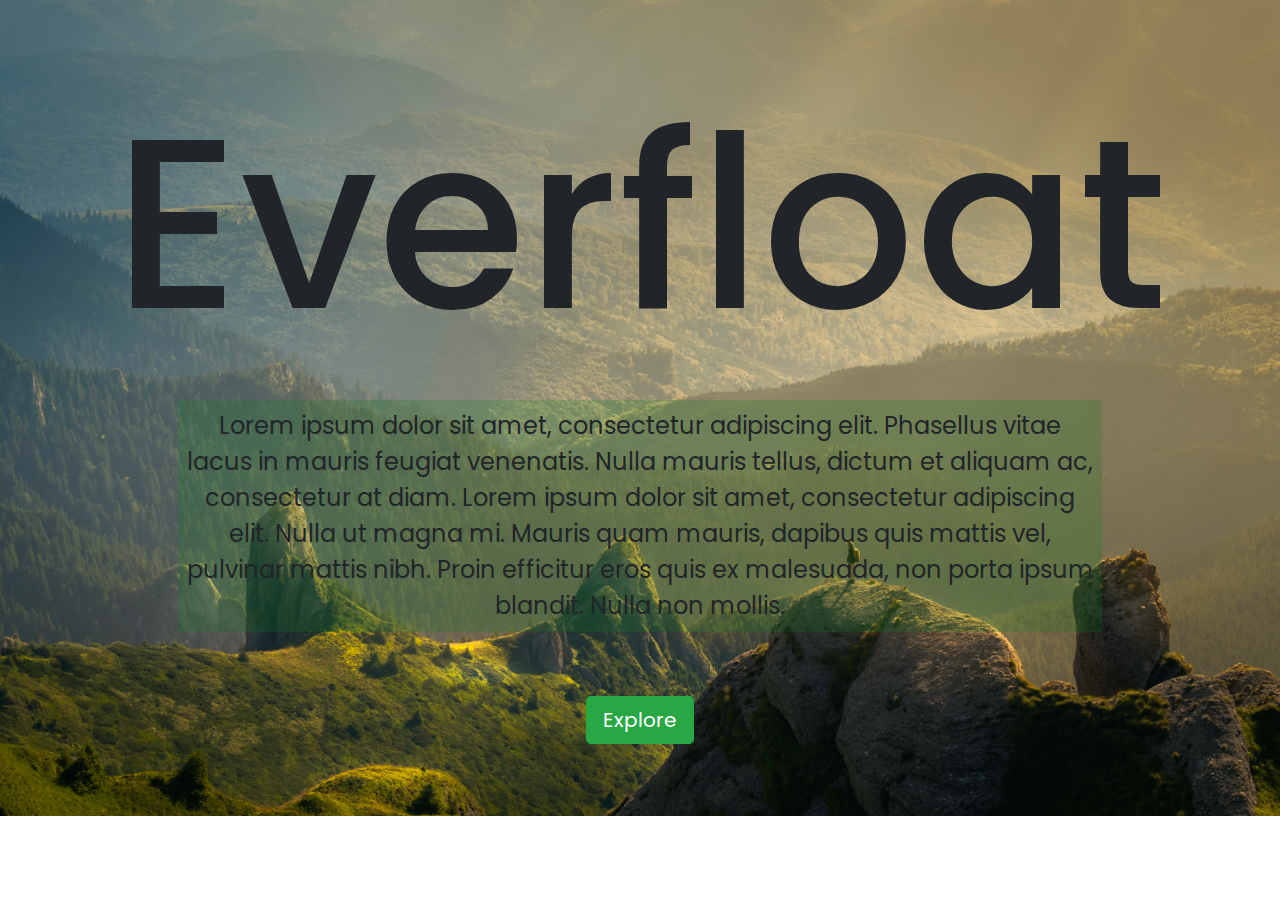
==== src/main.html @ e404f9c3 "First part of landing rough draft" ====
<!DOCTYPE html>
<!--[if lt IE 7]>      <html class="no-js lt-ie9 lt-ie8 lt-ie7"> <![endif]-->
<!--[if IE 7]>         <html class="no-js lt-ie9 lt-ie8"> <![endif]-->
<!--[if IE 8]>         <html class="no-js lt-ie9"> <![endif]-->
<!--[if gt IE 8]>      <html class="no-js"> <![endif]-->
<html>
    <head>
        <meta charset="utf-8">
        <meta http-equiv="X-UA-Compatible" content="IE=edge">
        <title>Everfloat</title>
        <meta name="description" content="">
        <meta name="viewport" content="width=device-width, initial-scale=1, shrink-to-fit=no">
        <link rel="stylesheet" href="https://stackpath.bootstrapcdn.com/bootstrap/4.4.1/css/bootstrap.min.css" integrity="sha384-Vkoo8x4CGsO3+Hhxv8T/Q5PaXtkKtu6ug5TOeNV6gBiFeWPGFN9MuhOf23Q9Ifjh" crossorigin="anonymous">
        <link rel="stylesheet" href="style.css">
    </head>
    <body>
        <div id="landing1">
            <div id="titlediv">
                <h1 id="title">
                    Everfloat
                </h1>
            </div>
            <div id="getstartdiv">
                <p>
                    Lorem ipsum dolor sit amet, consectetur adipiscing elit. Phasellus vitae lacus in mauris feugiat venenatis. Nulla mauris tellus, dictum et aliquam ac, consectetur at diam. Lorem ipsum dolor sit amet, consectetur adipiscing elit. Nulla ut magna mi. Mauris quam mauris, dapibus quis mattis vel, pulvinar mattis nibh. Proin efficitur eros quis ex malesuada, non porta ipsum blandit. Nulla non mollis.
                </p>
                <button type="button" class="btn btn-success btn-lg" id="getstart">
                    Explore
                </button>
            </div>
        </div>
        <!--[if lt IE 7]>
            <p class="browsehappy">You are using an <strong>outdated</strong> browser. Please <a href="#">upgrade your browser</a> to improve your experience.</p>
        <![endif]-->
        
        <script src="script.js" async defer></script>
    </body>
</html>
---- src/style.css ----
@import url('https://fonts.googleapis.com/css2?family=Poppins:wght@300&display=swap');

body {
    font-family: 'Poppins', sans-serif;
}

#landing1 {
    background-image: url("../bin/content/main/landing1.jpg");
    background-size: cover;
}

#titlediv {
    padding-top: 80px;
    display: block;
    text-align: center;

}

#title {
    font-size: 240px;
}

#getstartdiv {
    text-align: center;
    margin: 0.5em auto;
    padding: 24px;
    
}

#getstartdiv>p {
    display: inline-flex;
    padding: 8px;
    width: 75%;
    font-size: 24px;
    background-color:rgba(12, 128, 28, 0.2);
}

#getstart {
    display: block;
    margin: 48px auto;
}
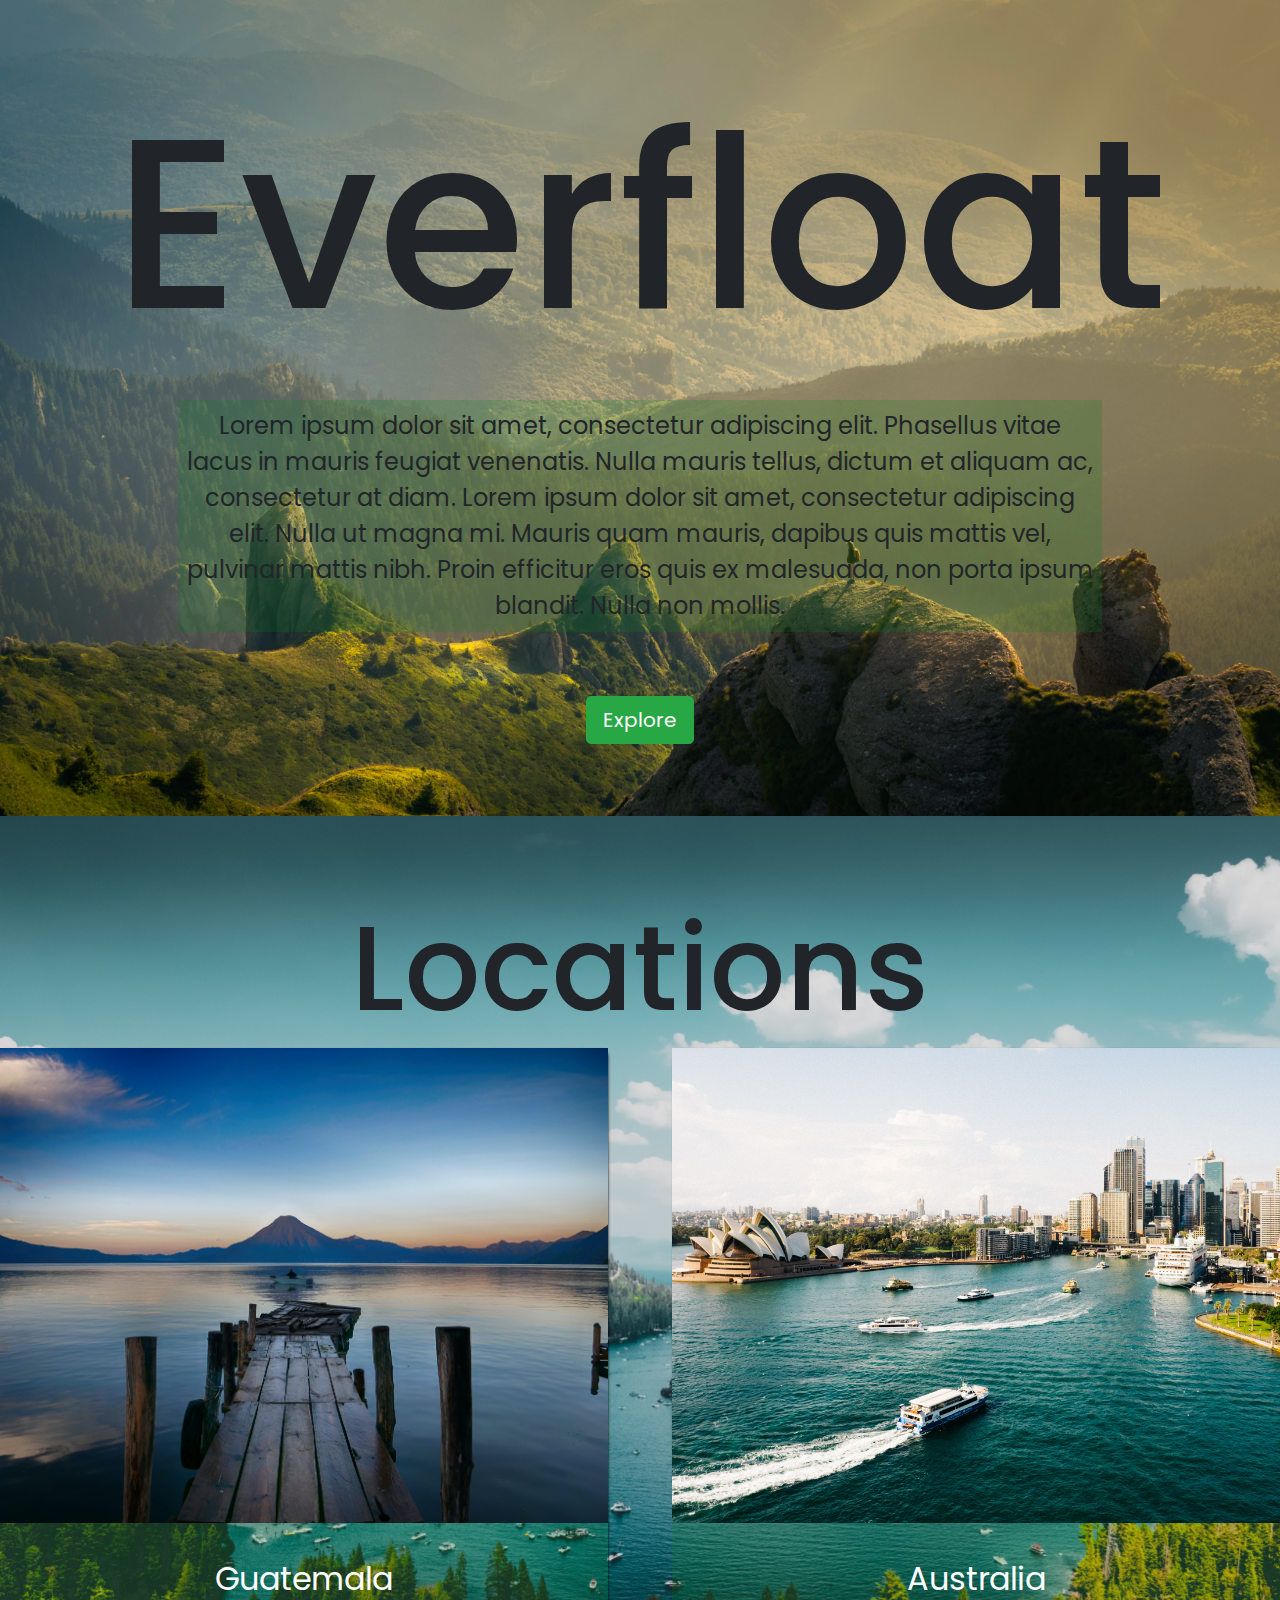
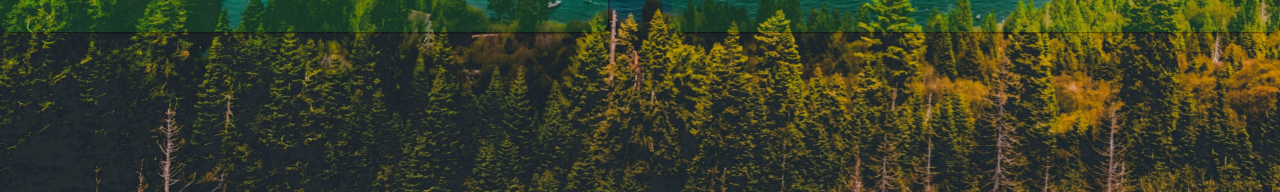
==== commit 71372de1: "Locations base made, links placeholders" ====
--- a/src/main.html
+++ b/src/main.html
@@ -16,7 +16,7 @@
     <body>
         <div id="landing1">
             <div id="titlediv">
-                <h1 id="title">
+                <h1>
                     Everfloat
                 </h1>
             </div>
@@ -29,6 +29,44 @@
                 </button>
             </div>
         </div>
+
+        <div id="landing2">
+            <div id="titlediv">
+                <h2>
+                    Locations
+                </h2>
+            </div>
+            <div class="projects-grid">
+                <a
+                  href="https://codepen.io/freeCodeCamp/full/zNqgVx"
+                  target="_blank"
+                  class="project project-tile"
+                >
+                  <img
+                    class="project-image"
+                    src="../bin/content/guatemala/gua_btn.jpg"
+                    alt="project"
+                  />
+                  <p class="project-title">
+                    Guatemala
+                  </p>
+                </a>
+                <a
+                  href="https://codepen.io/freeCodeCamp/full/qRZeGZ"
+                  target="_blank"
+                  class="project project-tile"
+                >
+                  <img
+                    class="project-image"
+                    src="../bin/content/australia/aus-btn.jpg"
+                    alt="project"
+                  />
+                  <p class="project-title">
+                    Australia
+                  </p>
+                </a>
+              </div>
+        </div>
         <!--[if lt IE 7]>
             <p class="browsehappy">You are using an <strong>outdated</strong> browser. Please <a href="#">upgrade your browser</a> to improve your experience.</p>
         <![endif]-->
--- a/src/style.css
+++ b/src/style.css
@@ -1,4 +1,9 @@
 @import url('https://fonts.googleapis.com/css2?family=Poppins:wght@300&display=swap');
+
+/* Custom properties/variables  */
+:root {
+    --text-bg: rgba(12, 128, 28, 0.2);
+  }
 
 body {
     font-family: 'Poppins', sans-serif;
@@ -9,6 +14,13 @@
     background-size: cover;
 }
 
+#landing2 {
+    background-image: url("../bin/content/main/landing2.jpg");
+    background-size: cover;
+    text-align: center;
+    padding-bottom: 64px;
+}
+
 #titlediv {
     padding-top: 80px;
     display: block;
@@ -16,13 +28,17 @@
 
 }
 
-#title {
+h1 {
     font-size: 240px;
+}
+
+h2 {
+    font-size: 120px;
 }
 
 #getstartdiv {
     text-align: center;
-    margin: 0.5em auto;
+    margin: 0 auto;
     padding: 24px;
     
 }
@@ -32,10 +48,44 @@
     padding: 8px;
     width: 75%;
     font-size: 24px;
-    background-color:rgba(12, 128, 28, 0.2);
+    background-color: var(--text-bg);
 }
 
 #getstart {
     display: block;
     margin: 48px auto;
+}
+
+img {
+    display: block;
+    width: 100%;
+  }
+
+/* "Automagic" image grid using no media queries */
+.projects-grid {
+    display: grid;
+    grid-template-columns: repeat(auto-fit, minmax(320px, 1fr));
+    grid-gap: 4rem;
+    width: 100%;
+    max-width: 1280px;
+    margin: 0 auto;
+    margin-bottom: 6rem;
+}
+
+.project {
+    background: var(--text-bg);
+    box-shadow: 1px 1px 2px rgba(0, 0, 0, 0.5);
+    border-radius: 8px;
+}
+
+.project-image {
+    height: calc(100% - 6.8rem);
+    width: 100%;
+    object-fit: cover;
+}
+
+.project-title {
+    font-size: 2rem;
+    padding: 2rem 0.5rem;
+    color: white;
 }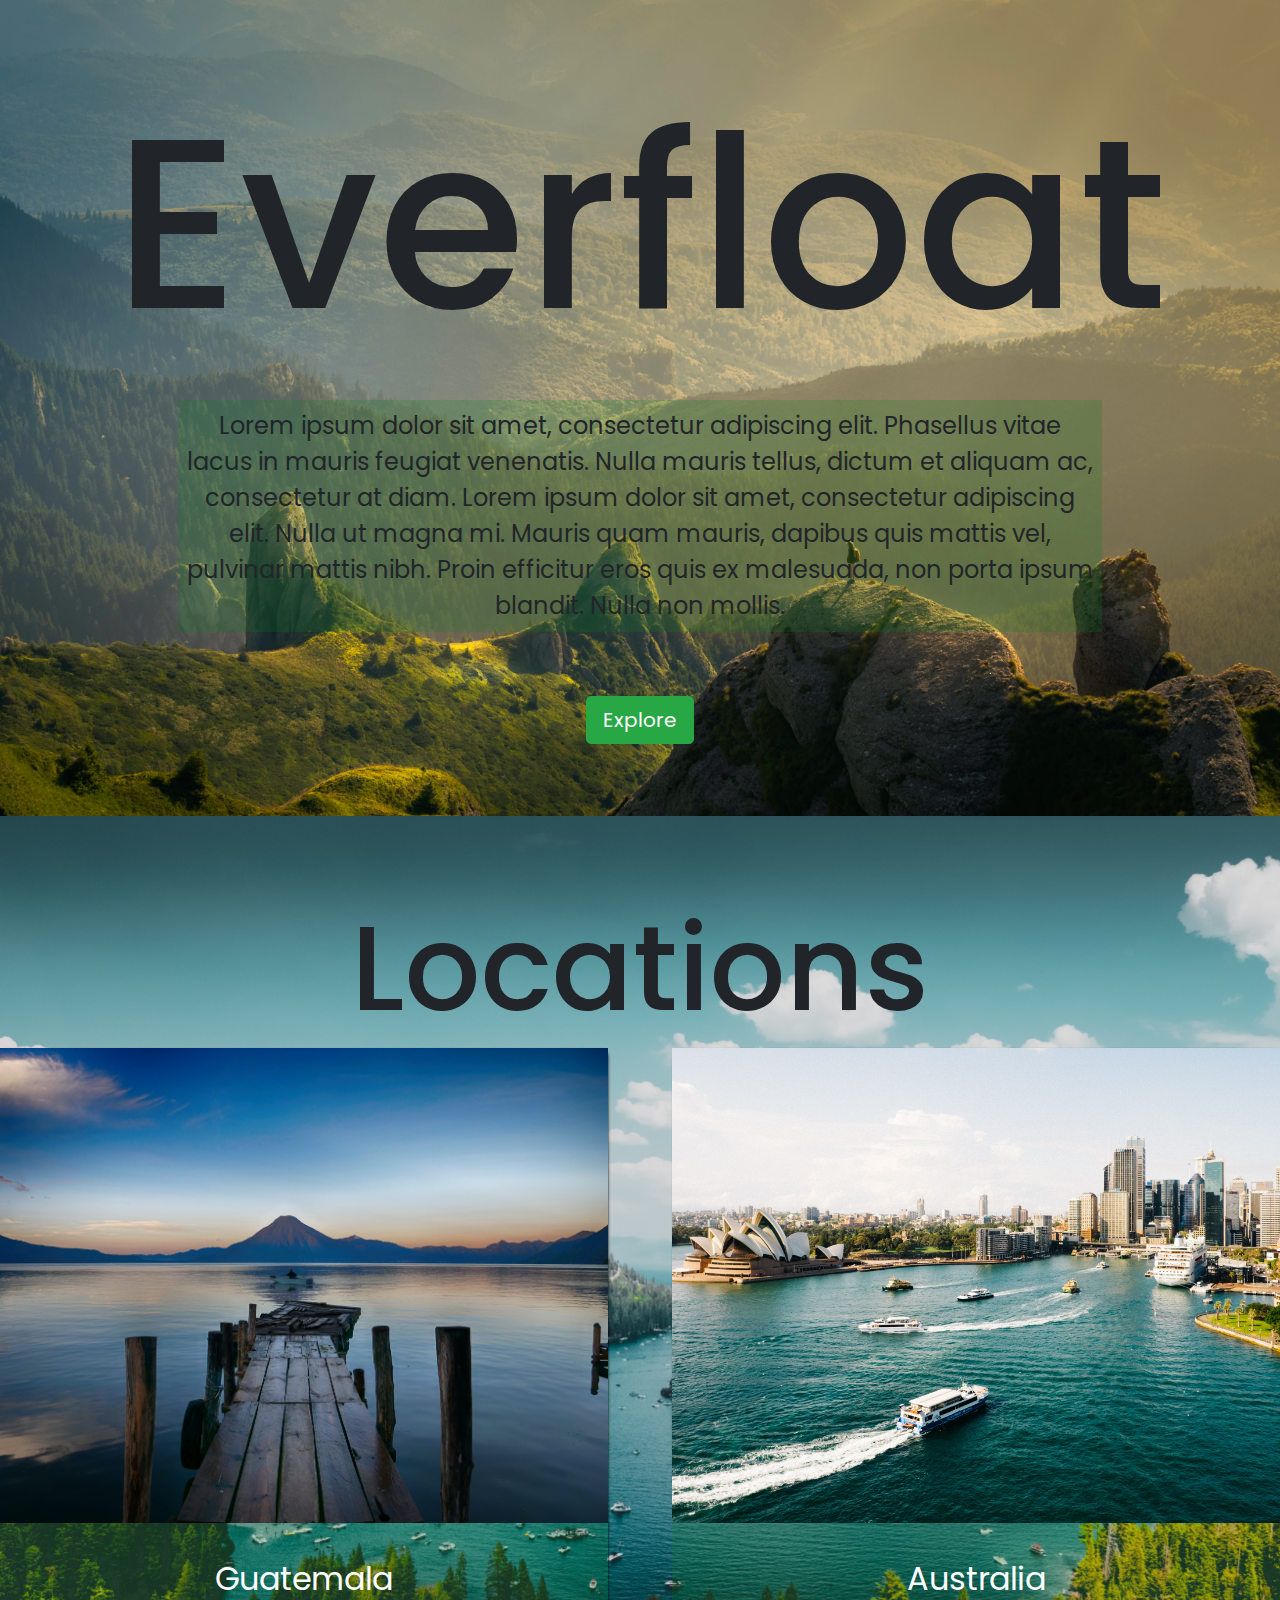
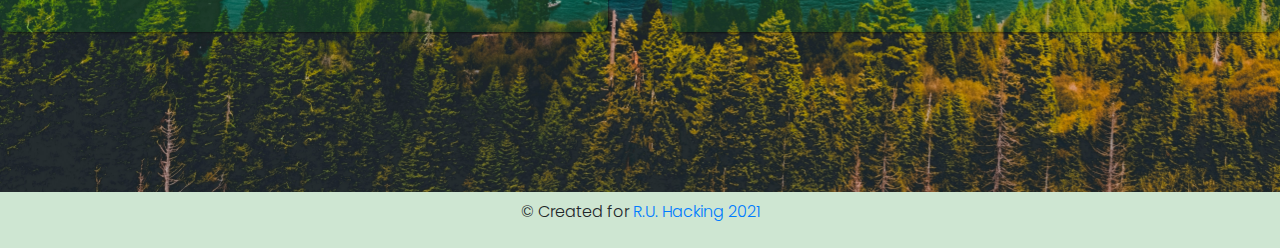
==== commit 1ca32315: "added footer with RU Hacking tag" ====
--- a/src/main.html
+++ b/src/main.html
@@ -67,6 +67,20 @@
                 </a>
               </div>
         </div>
+
+        <!-- START FOOTER SECTION -->
+
+        <footer>
+            <p>
+            &copy; Created for
+            <a href="https://ruhacking.uk" target="_blank">
+                R.U. Hacking 2021
+            </a>
+            </p>
+        </footer>
+  
+  <!-- END FOOTER SECTION -->
+  
         <!--[if lt IE 7]>
             <p class="browsehappy">You are using an <strong>outdated</strong> browser. Please <a href="#">upgrade your browser</a> to improve your experience.</p>
         <![endif]-->
--- a/src/style.css
+++ b/src/style.css
@@ -88,4 +88,12 @@
     font-size: 2rem;
     padding: 2rem 0.5rem;
     color: white;
-}+}
+
+footer {
+    font-weight: 300;
+    display: flex;
+    justify-content: space-evenly;
+    padding: 8px;
+    background: var(--text-bg);
+  }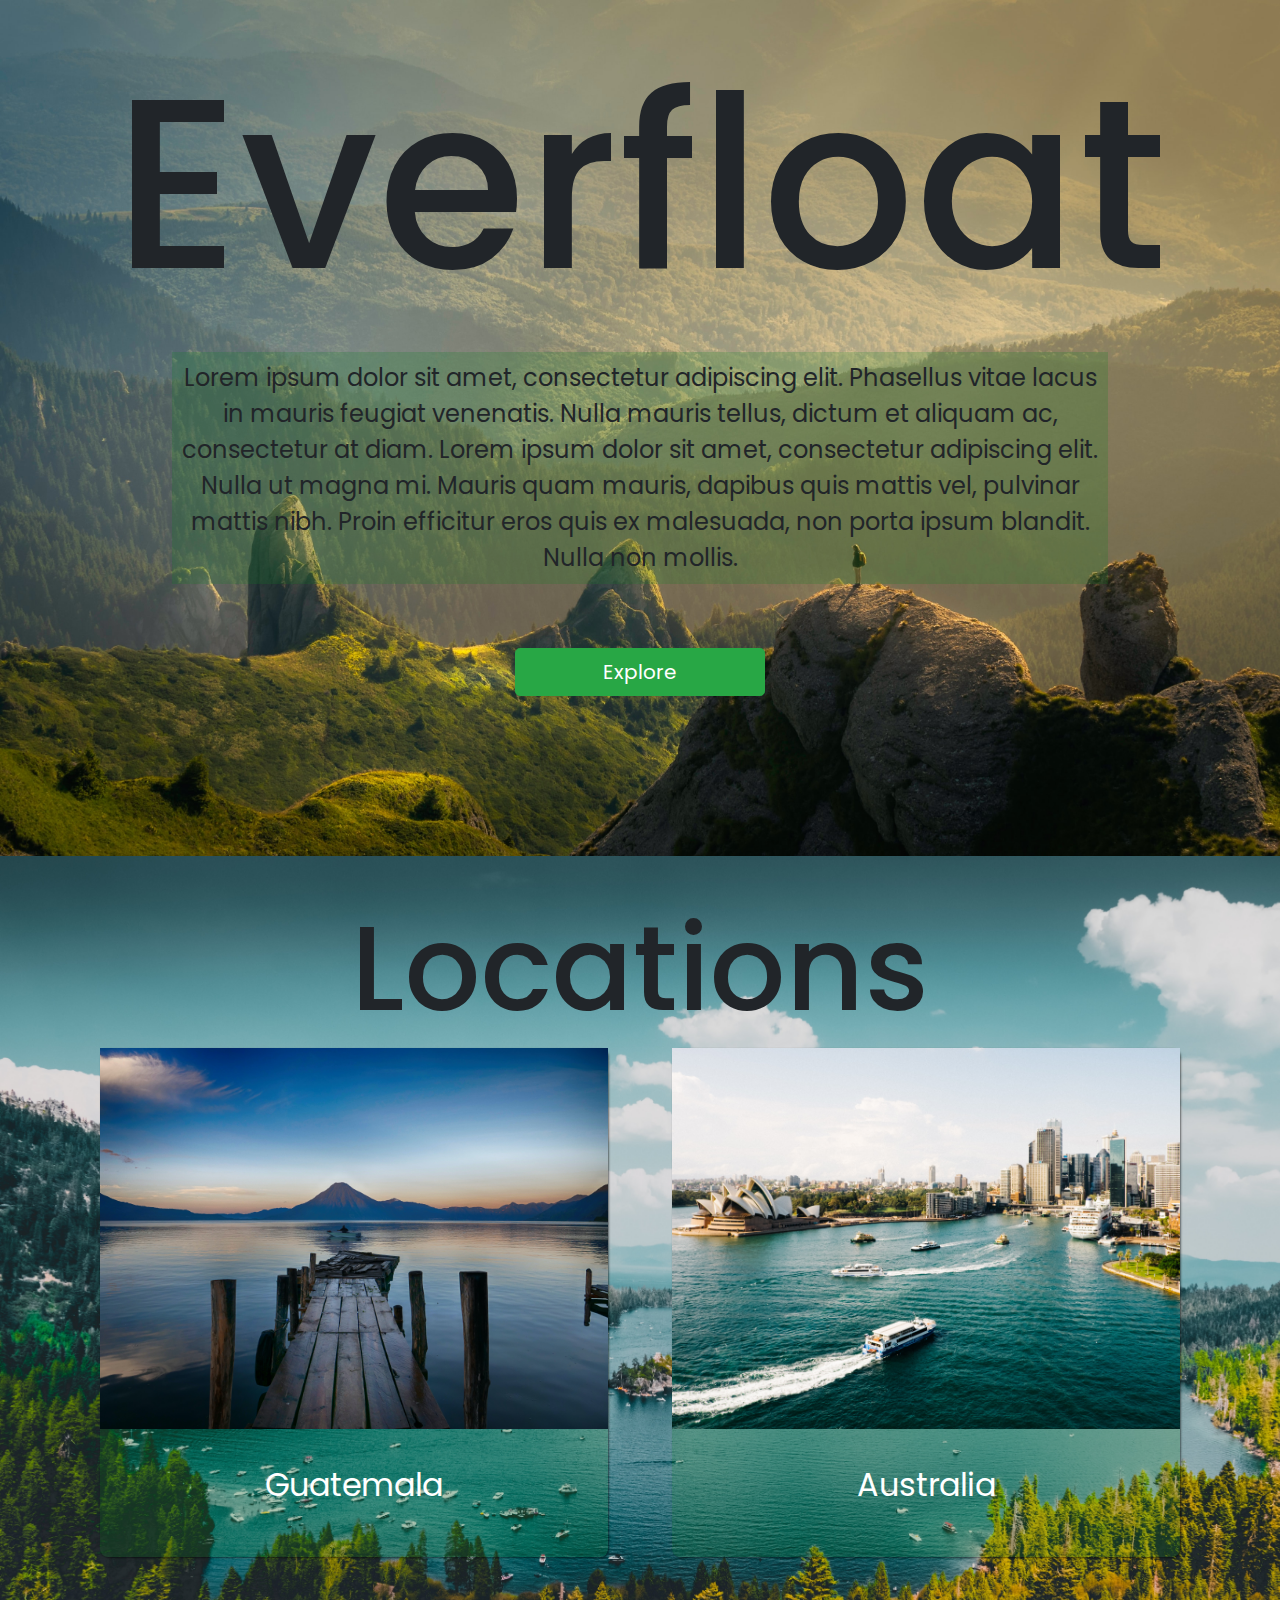
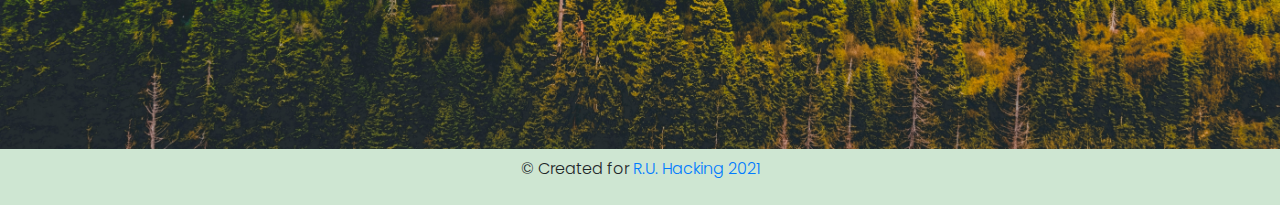
==== commit 656a7b98: "Fixed Explore linking and padding" ====
--- a/src/main.html
+++ b/src/main.html
@@ -14,8 +14,8 @@
         <link rel="stylesheet" href="style.css">
     </head>
     <body>
-        <div id="landing1">
-            <div id="titlediv">
+        <div class="landing" id="landing1">
+            <div class="header" id="tit_div">
                 <h1>
                     Everfloat
                 </h1>
@@ -24,44 +24,45 @@
                 <p>
                     Lorem ipsum dolor sit amet, consectetur adipiscing elit. Phasellus vitae lacus in mauris feugiat venenatis. Nulla mauris tellus, dictum et aliquam ac, consectetur at diam. Lorem ipsum dolor sit amet, consectetur adipiscing elit. Nulla ut magna mi. Mauris quam mauris, dapibus quis mattis vel, pulvinar mattis nibh. Proin efficitur eros quis ex malesuada, non porta ipsum blandit. Nulla non mollis.
                 </p>
-                <button type="button" class="btn btn-success btn-lg" id="getstart">
+                <a href="#loc_div" class="btn btn-success btn-lg" tabindex="-1"
+                role="button" id="getstart">
                     Explore
-                </button>
+                </a>
             </div>
         </div>
 
-        <div id="landing2">
-            <div id="titlediv">
+        <div class="landing" id="landing2">
+            <div class="header" id="loc_div">
                 <h2>
                     Locations
                 </h2>
             </div>
-            <div class="projects-grid">
+            <div class="countries-grid">
                 <a
                   href="https://codepen.io/freeCodeCamp/full/zNqgVx"
                   target="_blank"
-                  class="project project-tile"
+                  class="country country-tile"
                 >
                   <img
-                    class="project-image"
+                    class="country-image"
                     src="../bin/content/guatemala/gua_btn.jpg"
-                    alt="project"
+                    alt="country"
                   />
-                  <p class="project-title">
+                  <p class="country-title">
                     Guatemala
                   </p>
                 </a>
                 <a
                   href="https://codepen.io/freeCodeCamp/full/qRZeGZ"
                   target="_blank"
-                  class="project project-tile"
+                  class="country country-tile"
                 >
                   <img
-                    class="project-image"
+                    class="country-image"
                     src="../bin/content/australia/aus-btn.jpg"
-                    alt="project"
+                    alt="country"
                   />
-                  <p class="project-title">
+                  <p class="country-title">
                     Australia
                   </p>
                 </a>
--- a/src/style.css
+++ b/src/style.css
@@ -9,20 +9,24 @@
     font-family: 'Poppins', sans-serif;
 }
 
+.landing {
+    background-size: cover;
+    padding-bottom: 96px;
+}
+
 #landing1 {
     background-image: url("../bin/content/main/landing1.jpg");
-    background-size: cover;
+
 }
 
 #landing2 {
     background-image: url("../bin/content/main/landing2.jpg");
-    background-size: cover;
     text-align: center;
-    padding-bottom: 64px;
+
 }
 
-#titlediv {
-    padding-top: 80px;
+.header {
+    padding-top: 40px;
     display: block;
     text-align: center;
 
@@ -39,7 +43,7 @@
 #getstartdiv {
     text-align: center;
     margin: 0 auto;
-    padding: 24px;
+    padding: 16px;
     
 }
 
@@ -54,6 +58,7 @@
 #getstart {
     display: block;
     margin: 48px auto;
+    max-width: 20%;
 }
 
 img {
@@ -62,29 +67,29 @@
   }
 
 /* "Automagic" image grid using no media queries */
-.projects-grid {
+.countries-grid {
     display: grid;
     grid-template-columns: repeat(auto-fit, minmax(320px, 1fr));
     grid-gap: 4rem;
     width: 100%;
-    max-width: 1280px;
+    max-width: 1080px;
     margin: 0 auto;
     margin-bottom: 6rem;
 }
 
-.project {
+.country {
     background: var(--text-bg);
     box-shadow: 1px 1px 2px rgba(0, 0, 0, 0.5);
     border-radius: 8px;
 }
 
-.project-image {
-    height: calc(100% - 6.8rem);
+.country-image {
+    height: calc(100% - 8rem);
     width: 100%;
     object-fit: cover;
 }
 
-.project-title {
+.country-title {
     font-size: 2rem;
     padding: 2rem 0.5rem;
     color: white;
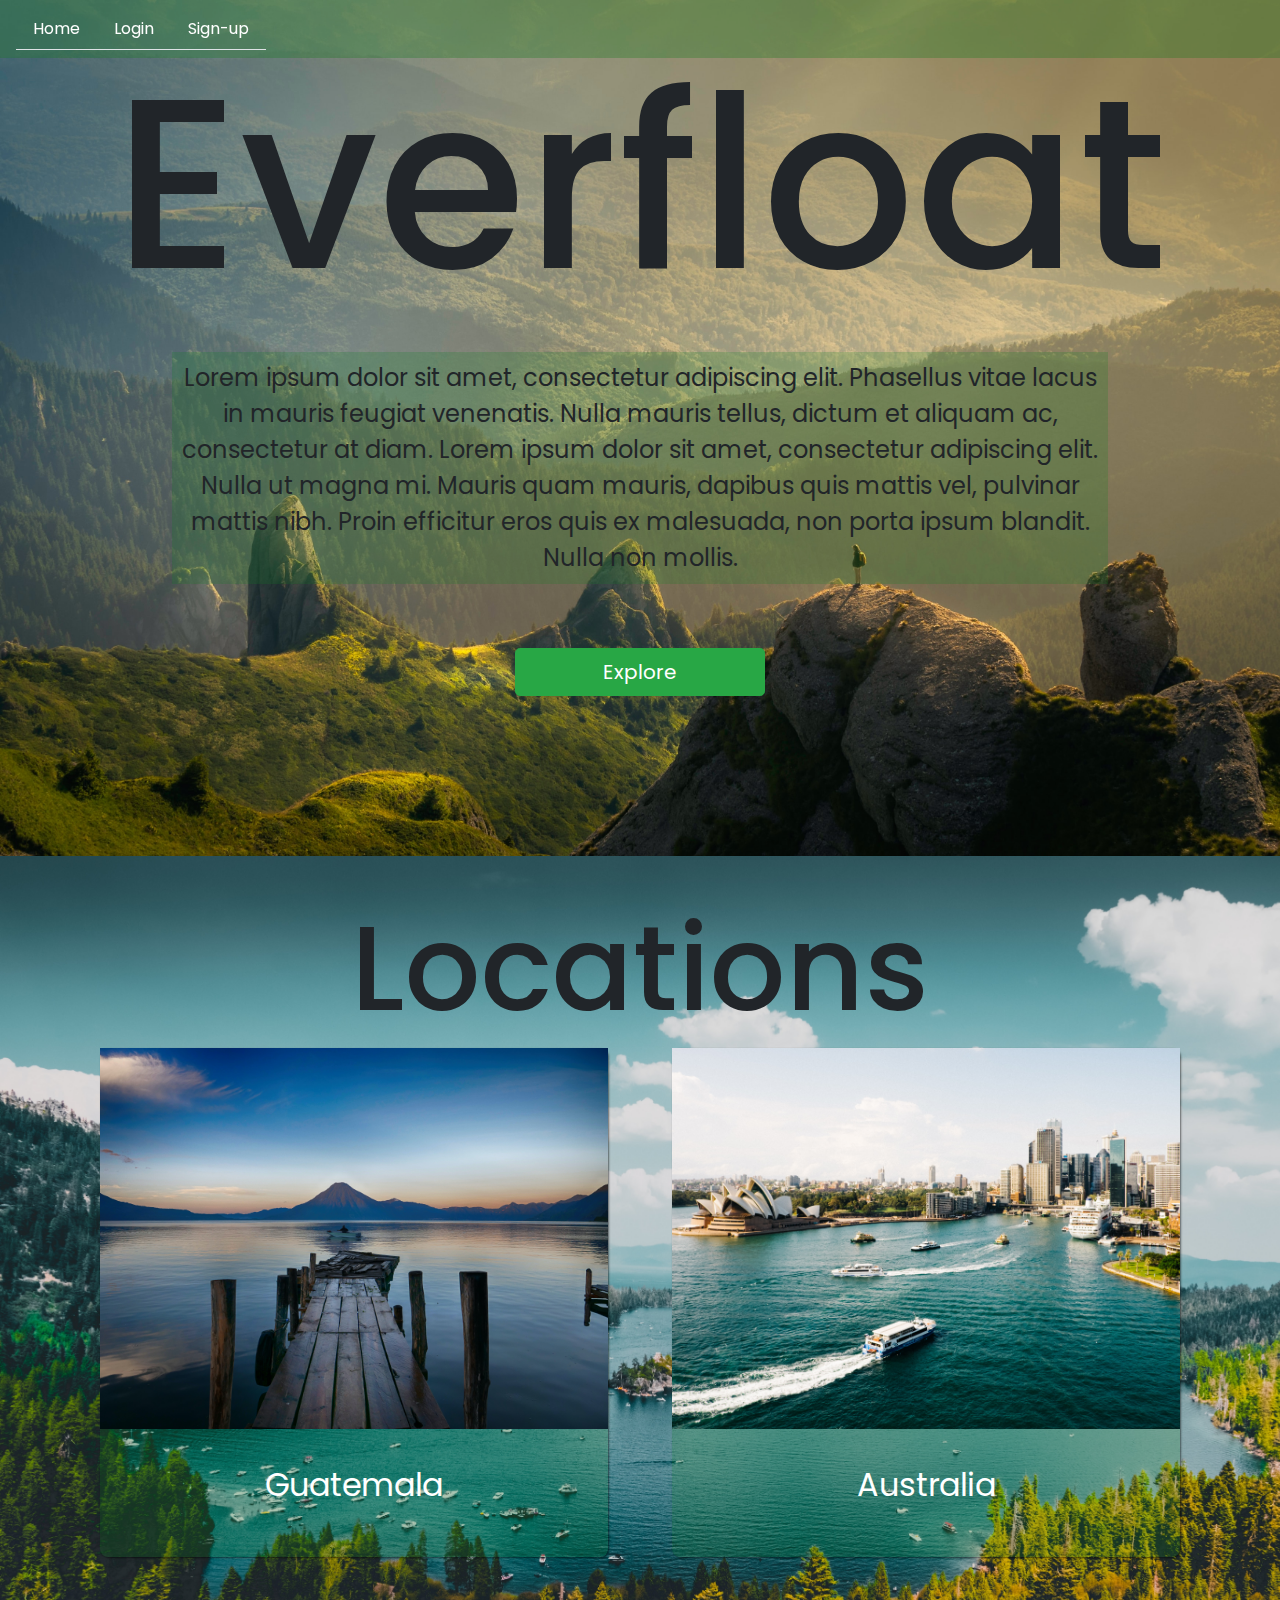
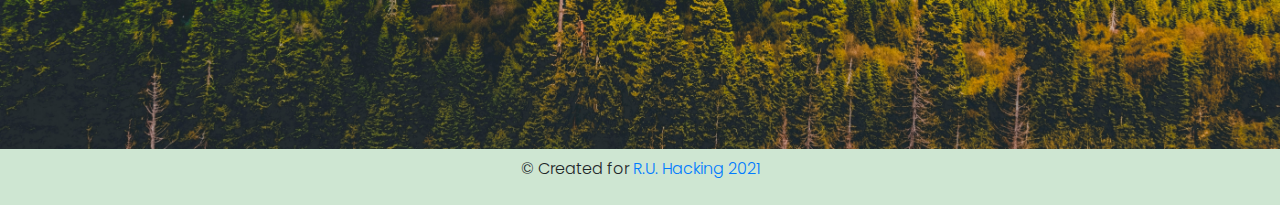
==== commit 31434c91: "rough navbar, figure out  login/signup to right" ====
--- a/src/main.html
+++ b/src/main.html
@@ -14,6 +14,22 @@
         <link rel="stylesheet" href="style.css">
     </head>
     <body>
+    <!-- START NAVBAR SECTION-->
+    <nav class="navbar navbar-light fixed-top" style="background-color: rgba(18, 123, 28, 0.3);">
+    <ul class="nav justify-content-end nav-tabs">
+        <li class="nav-item">
+          <a class="nav-link" href="#">Home</a>
+        </li>
+        <li class="nav-item">
+          <a class="nav-link" href="#">Login</a>
+        </li>
+        <li class="nav-item">
+          <a class="nav-link" href="#">Sign-up</a>
+        </li>
+      </ul>
+    </nav>
+    <!-- END NAVBAR SECTION-->
+
         <div class="landing" id="landing1">
             <div class="header" id="tit_div">
                 <h1>
--- a/src/style.css
+++ b/src/style.css
@@ -5,8 +5,16 @@
     --text-bg: rgba(12, 128, 28, 0.2);
   }
 
+html {
+    scroll-behavior: smooth;
+}
+
 body {
     font-family: 'Poppins', sans-serif;
+}
+
+.nav-link {
+    color:white;
 }
 
 .landing {
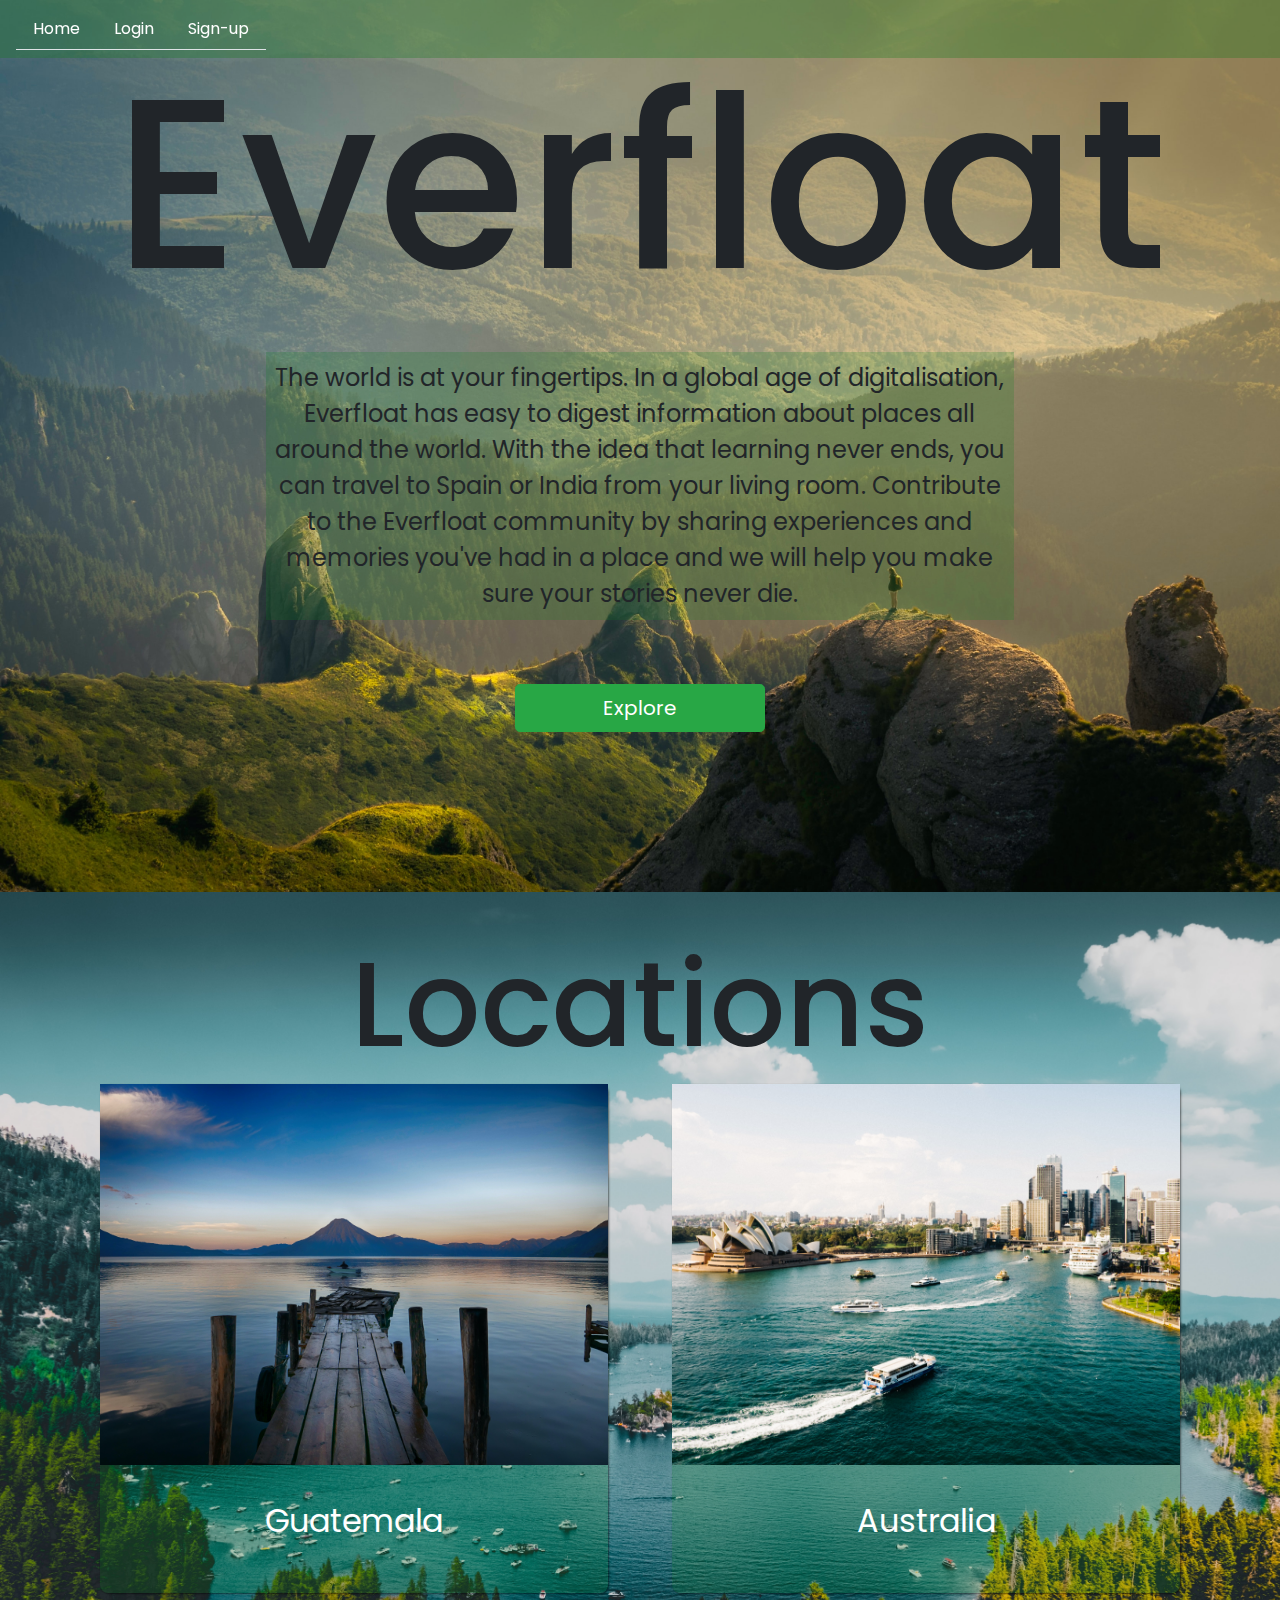
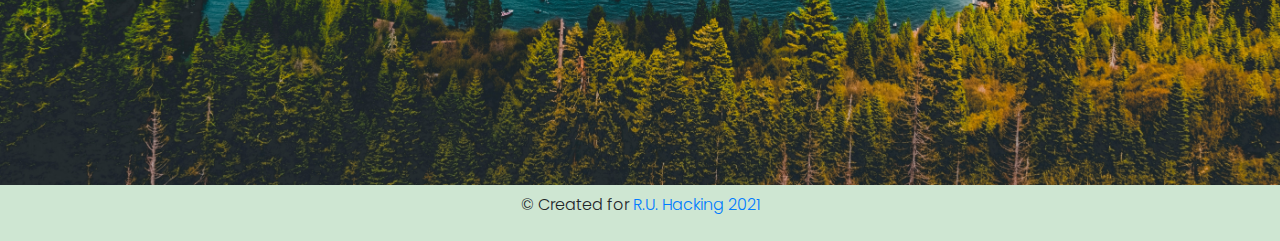
==== commit 5f04fe34: "removed placeholder text" ====
--- a/src/main.html
+++ b/src/main.html
@@ -38,7 +38,7 @@
             </div>
             <div id="getstartdiv">
                 <p>
-                    Lorem ipsum dolor sit amet, consectetur adipiscing elit. Phasellus vitae lacus in mauris feugiat venenatis. Nulla mauris tellus, dictum et aliquam ac, consectetur at diam. Lorem ipsum dolor sit amet, consectetur adipiscing elit. Nulla ut magna mi. Mauris quam mauris, dapibus quis mattis vel, pulvinar mattis nibh. Proin efficitur eros quis ex malesuada, non porta ipsum blandit. Nulla non mollis.
+                    The world is at your fingertips. In a global age of digitalisation, Everfloat has easy to digest information about places all around the world. With the idea that learning never ends, you can travel to Spain or India from your living room. Contribute to the Everfloat community by sharing experiences and memories you've had in a place and we will help you make sure your stories never die.
                 </p>
                 <a href="#loc_div" class="btn btn-success btn-lg" tabindex="-1"
                 role="button" id="getstart">
--- a/src/style.css
+++ b/src/style.css
@@ -58,7 +58,7 @@
 #getstartdiv>p {
     display: inline-flex;
     padding: 8px;
-    width: 75%;
+    width: 60%;
     font-size: 24px;
     background-color: var(--text-bg);
 }
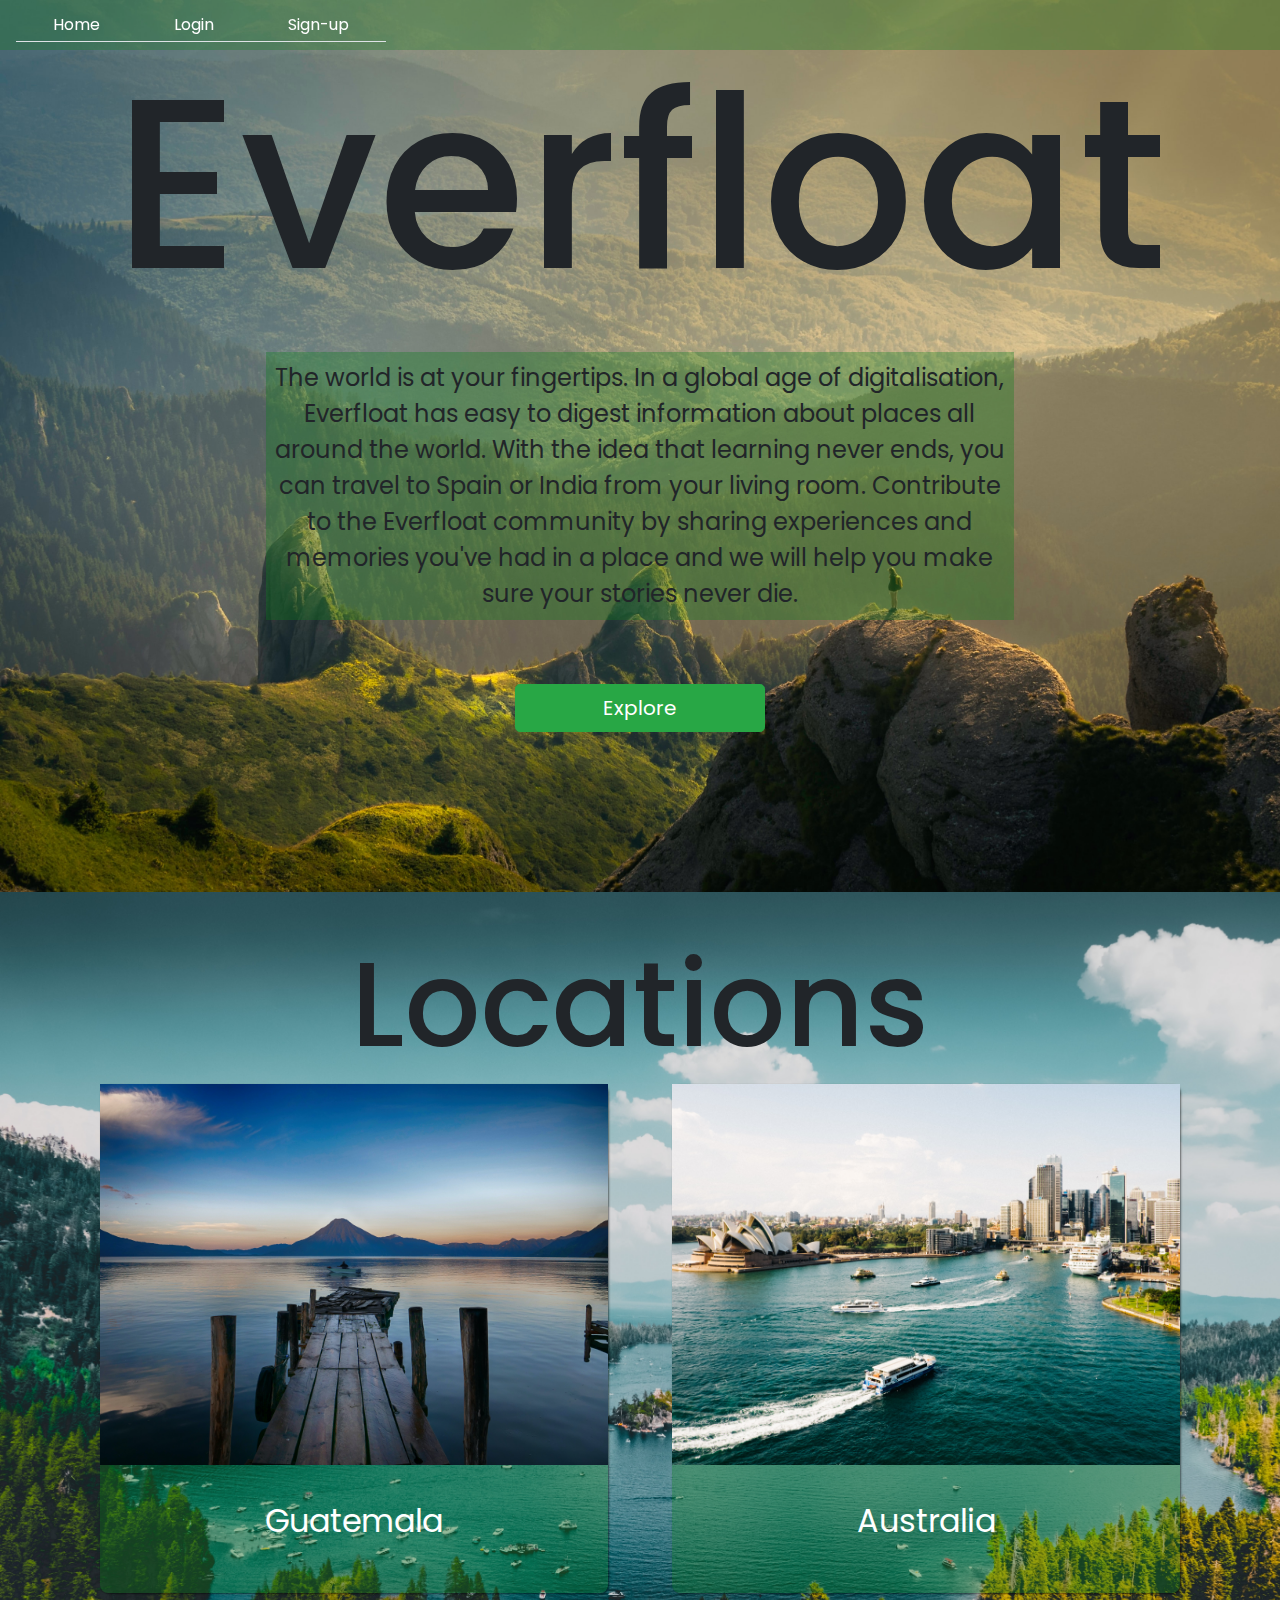
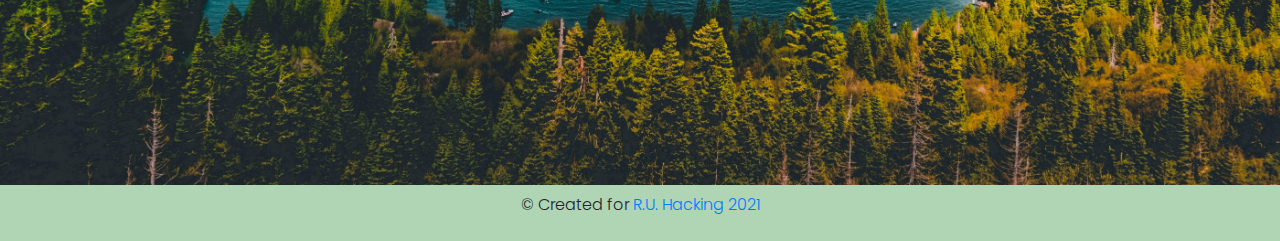
==== commit 0bad1454: "FIX SUBCONTAINER!" ====
--- a/src/main.html
+++ b/src/main.html
@@ -55,7 +55,7 @@
             </div>
             <div class="countries-grid">
                 <a
-                  href="https://codepen.io/freeCodeCamp/full/zNqgVx"
+                  href="google.com"
                   target="_blank"
                   class="country country-tile"
                 >
@@ -69,7 +69,7 @@
                   </p>
                 </a>
                 <a
-                  href="https://codepen.io/freeCodeCamp/full/qRZeGZ"
+                  href="australia/index.html"
                   target="_blank"
                   class="country country-tile"
                 >
--- a/src/style.css
+++ b/src/style.css
@@ -2,7 +2,8 @@
 
 /* Custom properties/variables  */
 :root {
-    --text-bg: rgba(12, 128, 28, 0.2);
+    --text-green-bg: rgba(12, 128, 28, 0.33);
+    --text-sand-bg: rgba(210, 185, 92, 0.33);
   }
 
 html {
@@ -14,7 +15,12 @@
 }
 
 .nav-link {
+    padding: 4px 36px;
     color:white;
+}
+
+.nav-link:hover {
+    color:black;
 }
 
 .landing {
@@ -33,6 +39,18 @@
 
 }
 
+#aus-1 {
+    background-image: url("../bin/content/australia/aus-bg-1.jpg");
+}
+
+.grid-container {
+    display: grid;
+    grid-template-columns: 60% 1fr;
+    width: 100%;
+    height: 100vh;
+    padding: 60px;
+}
+
 .header {
     padding-top: 40px;
     display: block;
@@ -48,6 +66,31 @@
     font-size: 120px;
 }
 
+#country-text h2 {
+    background-color: var(--text-sand-bg);
+}
+
+#country-text h4 {
+    font-size:64px;
+    background-color: var(--text-sand-bg);
+    text-decoration:underline overline;
+  }
+
+#media-container {
+    display:grid;
+    grid-template-columns: 1fr 1fr;
+    grid-template-rows:1fr 1fr;
+    font-size:32px;
+  }
+
+#media-container div {
+    margin:12px;
+    text-align:center;
+    border-style:inset;
+    border-radius: 12px;
+  }
+  
+
 #getstartdiv {
     text-align: center;
     margin: 0 auto;
@@ -55,12 +98,12 @@
     
 }
 
-#getstartdiv>p {
+#getstartdiv > p {
     display: inline-flex;
     padding: 8px;
     width: 60%;
     font-size: 24px;
-    background-color: var(--text-bg);
+    background-color: var(--text-green-bg);
 }
 
 #getstart {
@@ -73,7 +116,7 @@
     display: block;
     width: 100%;
   }
-
+/* START AVAILABLE COUNTRIES GRID */
 /* "Automagic" image grid using no media queries */
 .countries-grid {
     display: grid;
@@ -86,7 +129,7 @@
 }
 
 .country {
-    background: var(--text-bg);
+    background: var(--text-green-bg);
     box-shadow: 1px 1px 2px rgba(0, 0, 0, 0.5);
     border-radius: 8px;
 }
@@ -102,11 +145,14 @@
     padding: 2rem 0.5rem;
     color: white;
 }
+/* END AVAILABLE COUNTRIES GRID */
 
 footer {
     font-weight: 300;
     display: flex;
     justify-content: space-evenly;
     padding: 8px;
-    background: var(--text-bg);
-  }+    background: var(--text-green-bg);
+  }
+
+  